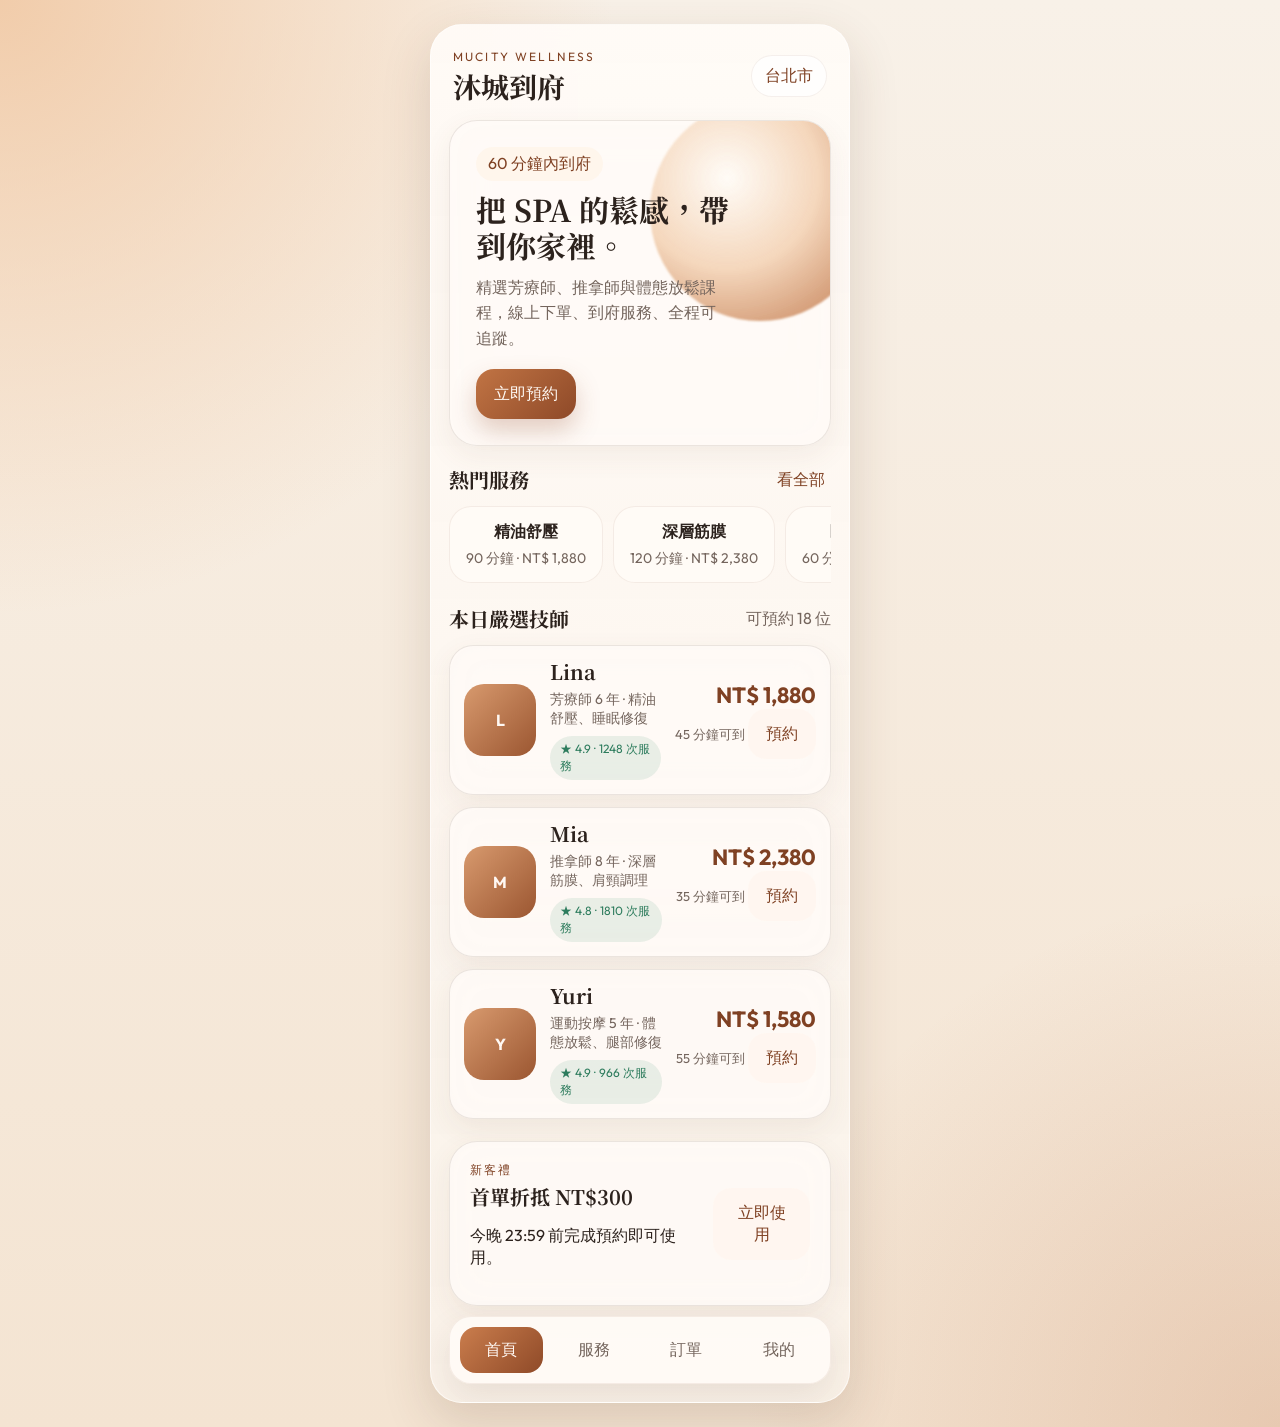
==== index.html @ 6bde253e "Add files via upload" ====
<!DOCTYPE html>
<html lang="zh-Hant">
<head>
  <meta charset="UTF-8">
  <meta name="viewport" content="width=device-width, initial-scale=1.0">
  <meta name="description" content="沐城到府 H5 版，提供到府按摩、芳療舒壓與預約下單服務。">
  <meta name="theme-color" content="#8e4928">
  <meta name="apple-mobile-web-app-capable" content="yes">
  <meta name="apple-mobile-web-app-status-bar-style" content="default">
  <title>沐城到府 | 預約按摩服務</title>
  <link rel="preconnect" href="https://fonts.googleapis.com">
  <link rel="preconnect" href="https://fonts.gstatic.com" crossorigin>
  <link href="https://fonts.googleapis.com/css2?family=Noto+Serif+TC:wght@500;700&family=Outfit:wght@300;400;500;600;700&display=swap" rel="stylesheet">
  <link rel="manifest" href="site.webmanifest">
  <link rel="stylesheet" href="styles.css">
</head>
<body>
  <div class="app-shell">
    <div class="phone-frame">
      <header class="topbar">
        <div>
          <p class="eyebrow">MuCity Wellness</p>
          <h1>沐城到府</h1>
        </div>
        <button class="ghost-button" id="cityButton" type="button">台北市</button>
      </header>

      <main class="app-main">
        <section class="hero-card">
          <div class="hero-copy">
            <p class="hero-tag">60 分鐘內到府</p>
            <h2>把 SPA 的鬆感，帶到你家裡。</h2>
            <p class="hero-text">精選芳療師、推拿師與體態放鬆課程，線上下單、到府服務、全程可追蹤。</p>
            <button class="primary-button" id="quickBookButton" type="button">立即預約</button>
          </div>
          <div class="hero-orb"></div>
        </section>

        <section class="section">
          <div class="section-header">
            <h3>熱門服務</h3>
            <button class="link-button" id="showServicesButton" type="button">看全部</button>
          </div>
          <div class="chip-row" id="serviceChips"></div>
        </section>

        <section class="section">
          <div class="section-header">
            <h3>本日嚴選技師</h3>
            <span class="hint-text">可預約 18 位</span>
          </div>
          <div class="card-list" id="therapistList"></div>
        </section>

        <section class="section">
          <div class="promo-card">
            <div>
              <p class="eyebrow">新客禮</p>
              <h3>首單折抵 NT$300</h3>
              <p>今晚 23:59 前完成預約即可使用。</p>
            </div>
            <button class="secondary-button" id="claimPromoButton" type="button">立即使用</button>
          </div>
        </section>
      </main>

      <nav class="bottom-nav">
        <button class="nav-item active" data-nav="home" type="button">首頁</button>
        <button class="nav-item" data-nav="services" type="button">服務</button>
        <button class="nav-item" data-nav="orders" type="button">訂單</button>
        <button class="nav-item" data-nav="profile" type="button">我的</button>
      </nav>
    </div>
  </div>

  <div class="sheet hidden" id="servicesSheet" aria-hidden="true">
    <div class="sheet-backdrop" data-close="servicesSheet"></div>
    <section class="sheet-panel">
      <div class="sheet-handle"></div>
      <div class="sheet-header">
        <h3>服務選擇</h3>
        <button class="close-button" data-close="servicesSheet" type="button">關閉</button>
      </div>
      <div class="service-grid" id="servicesGrid"></div>
    </section>
  </div>

  <div class="sheet hidden" id="detailSheet" aria-hidden="true">
    <div class="sheet-backdrop" data-close="detailSheet"></div>
    <section class="sheet-panel detail-panel">
      <div class="sheet-handle"></div>
      <div id="detailContent"></div>
    </section>
  </div>

  <div class="sheet hidden" id="bookingSheet" aria-hidden="true">
    <div class="sheet-backdrop" data-close="bookingSheet"></div>
    <section class="sheet-panel booking-panel">
      <div class="sheet-handle"></div>
      <div class="sheet-header">
        <h3>確認預約</h3>
        <button class="close-button" data-close="bookingSheet" type="button">關閉</button>
      </div>
      <form id="bookingForm" class="booking-form">
        <div class="summary-card" id="bookingSummary"></div>
        <label>
          地址
          <input name="address" type="text" placeholder="例：信義路五段 7 號" required>
        </label>
        <label>
          預約時間
          <input name="time" type="datetime-local" required>
        </label>
        <label>
          聯絡電話
          <input name="phone" type="tel" placeholder="09xx-xxx-xxx" required>
        </label>
        <label>
          備註
          <textarea name="note" rows="3" placeholder="可填寫停車、門禁或力道需求"></textarea>
        </label>
        <button class="primary-button full-width" type="submit">送出訂單</button>
      </form>
    </section>
  </div>

  <div class="toast hidden" id="toast"></div>

  <script src="app.js"></script>
</body>
</html>
---- styles.css ----
:root {
  --bg: #f7efe5;
  --surface: rgba(255, 251, 247, 0.84);
  --surface-strong: #fffaf3;
  --ink: #2c221d;
  --muted: #74655d;
  --accent: #b96a3b;
  --accent-deep: #7f4123;
  --accent-soft: #efcfb0;
  --line: rgba(93, 66, 53, 0.12);
  --success: #2d7c5d;
  --shadow: 0 18px 50px rgba(82, 49, 29, 0.16);
}

* {
  box-sizing: border-box;
}

body {
  margin: 0;
  min-height: 100vh;
  font-family: "Outfit", sans-serif;
  color: var(--ink);
  background:
    radial-gradient(circle at top left, rgba(240, 198, 160, 0.85), transparent 32%),
    radial-gradient(circle at bottom right, rgba(186, 106, 59, 0.22), transparent 28%),
    linear-gradient(180deg, #f8f1e8 0%, #f4e4d2 100%);
}

button,
input,
textarea {
  font: inherit;
}

.app-shell {
  display: grid;
  place-items: center;
  min-height: 100vh;
  padding: 24px;
}

.phone-frame {
  position: relative;
  width: min(100%, 420px);
  min-height: 820px;
  overflow: hidden;
  border: 1px solid rgba(255, 255, 255, 0.52);
  border-radius: 32px;
  background: linear-gradient(180deg, rgba(255, 251, 247, 0.95) 0%, rgba(250, 243, 235, 0.88) 100%);
  box-shadow: var(--shadow);
  backdrop-filter: blur(20px);
}

.topbar {
  display: flex;
  align-items: center;
  justify-content: space-between;
  padding: 24px 22px 16px;
}

.eyebrow {
  margin: 0 0 6px;
  font-size: 12px;
  letter-spacing: 0.18em;
  text-transform: uppercase;
  color: var(--accent-deep);
}

h1,
h2,
h3 {
  margin: 0;
  font-family: "Noto Serif TC", serif;
  line-height: 1.2;
}

h1 {
  font-size: 28px;
}

h2 {
  font-size: 30px;
}

h3 {
  font-size: 20px;
}

.ghost-button,
.link-button,
.close-button {
  border: 0;
  background: transparent;
  color: var(--accent-deep);
  cursor: pointer;
}

.ghost-button {
  padding: 10px 14px;
  border-radius: 999px;
  background: rgba(255, 255, 255, 0.72);
  box-shadow: inset 0 0 0 1px rgba(127, 65, 35, 0.08);
}

.app-main {
  padding: 0 18px 96px;
}

.hero-card,
.promo-card,
.summary-card,
.service-card,
.therapist-card {
  border: 1px solid var(--line);
  background: var(--surface);
  box-shadow: 0 10px 28px rgba(110, 75, 50, 0.08);
  backdrop-filter: blur(18px);
}

.hero-card {
  position: relative;
  overflow: hidden;
  display: flex;
  align-items: flex-end;
  min-height: 260px;
  padding: 26px;
  border-radius: 28px;
}

.hero-copy {
  position: relative;
  z-index: 1;
  max-width: 78%;
}

.hero-tag {
  display: inline-flex;
  margin: 0 0 10px;
  padding: 6px 12px;
  border-radius: 999px;
  color: var(--accent-deep);
  background: rgba(255, 245, 235, 0.9);
}

.hero-text,
.hint-text,
.service-meta,
.therapist-meta,
.price-note,
label,
textarea,
input {
  color: var(--muted);
}

.hero-text {
  margin: 12px 0 18px;
  line-height: 1.6;
}

.hero-orb {
  position: absolute;
  right: -40px;
  top: -20px;
  width: 220px;
  height: 220px;
  border-radius: 50%;
  background:
    radial-gradient(circle at 35% 35%, rgba(255, 252, 247, 0.95), rgba(240, 198, 160, 0.68) 45%, rgba(185, 106, 59, 0.92));
  filter: blur(1px);
}

.section {
  margin-top: 22px;
}

.section-header {
  display: flex;
  align-items: center;
  justify-content: space-between;
  margin-bottom: 14px;
}

.chip-row {
  display: flex;
  gap: 10px;
  overflow-x: auto;
  padding-bottom: 2px;
  scrollbar-width: none;
}

.chip-row::-webkit-scrollbar {
  display: none;
}

.service-chip {
  flex: 0 0 auto;
  padding: 14px 16px;
  border-radius: 22px;
  border: 1px solid rgba(127, 65, 35, 0.08);
  background: rgba(255, 251, 247, 0.9);
  min-width: 128px;
}

.service-chip strong,
.service-card strong {
  display: block;
  color: var(--ink);
}

.service-chip span,
.service-card span {
  display: block;
  margin-top: 6px;
  font-size: 14px;
  color: var(--muted);
}

.card-list {
  display: grid;
  gap: 12px;
}

.therapist-card {
  display: grid;
  grid-template-columns: 72px 1fr auto;
  gap: 14px;
  align-items: center;
  padding: 14px;
  border-radius: 24px;
}

.avatar {
  display: grid;
  place-items: center;
  width: 72px;
  height: 72px;
  border-radius: 20px;
  font-weight: 700;
  color: #fff8f3;
  background: linear-gradient(135deg, #d89a6e, #9b5631);
}

.therapist-meta {
  margin: 6px 0 0;
  font-size: 14px;
}

.badge {
  display: inline-flex;
  align-items: center;
  margin-top: 8px;
  padding: 5px 10px;
  border-radius: 999px;
  font-size: 12px;
  color: var(--success);
  background: rgba(45, 124, 93, 0.1);
}

.price-stack {
  text-align: right;
}

.price {
  display: block;
  font-size: 22px;
  font-weight: 700;
  color: var(--accent-deep);
}

.price-note {
  font-size: 13px;
}

.primary-button,
.secondary-button {
  border: 0;
  border-radius: 18px;
  padding: 14px 18px;
  cursor: pointer;
  transition: transform 180ms ease, box-shadow 180ms ease, opacity 180ms ease;
}

.primary-button {
  color: #fffaf5;
  background: linear-gradient(135deg, #c17444 0%, #8e4928 100%);
  box-shadow: 0 12px 24px rgba(142, 73, 40, 0.25);
}

.secondary-button {
  color: var(--accent-deep);
  background: rgba(255, 247, 240, 0.92);
}

.primary-button:hover,
.secondary-button:hover,
.service-card:hover,
.therapist-card:hover {
  transform: translateY(-1px);
}

.promo-card {
  display: flex;
  align-items: center;
  justify-content: space-between;
  gap: 18px;
  padding: 20px;
  border-radius: 28px;
}

.bottom-nav {
  position: absolute;
  left: 18px;
  right: 18px;
  bottom: 18px;
  display: grid;
  grid-template-columns: repeat(4, 1fr);
  gap: 10px;
  padding: 10px;
  border-radius: 22px;
  background: rgba(255, 251, 247, 0.92);
  border: 1px solid rgba(127, 65, 35, 0.08);
  box-shadow: 0 14px 34px rgba(82, 49, 29, 0.1);
}

.nav-item {
  border: 0;
  padding: 12px 10px;
  border-radius: 16px;
  color: var(--muted);
  background: transparent;
  cursor: pointer;
}

.nav-item.active {
  color: #fff8f3;
  background: linear-gradient(135deg, #ca7d4d, #8f4a28);
}

.sheet {
  position: fixed;
  inset: 0;
  display: grid;
  align-items: end;
}

.sheet.hidden,
.toast.hidden {
  display: none;
}

.sheet-backdrop {
  position: absolute;
  inset: 0;
  background: rgba(44, 34, 29, 0.34);
}

.sheet-panel {
  position: relative;
  z-index: 1;
  max-height: min(86vh, 780px);
  overflow-y: auto;
  padding: 14px 18px 24px;
  border-radius: 28px 28px 0 0;
  background: #fff9f3;
  box-shadow: 0 -20px 40px rgba(44, 34, 29, 0.16);
  animation: slide-up 240ms ease;
}

.sheet-handle {
  width: 48px;
  height: 5px;
  margin: 0 auto 14px;
  border-radius: 999px;
  background: rgba(127, 65, 35, 0.2);
}

.sheet-header {
  display: flex;
  align-items: center;
  justify-content: space-between;
  margin-bottom: 16px;
}

.service-grid {
  display: grid;
  gap: 12px;
}

.service-card {
  padding: 16px;
  border-radius: 22px;
}

.service-card p,
.detail-copy p,
.summary-card p {
  margin: 10px 0 0;
  color: var(--muted);
  line-height: 1.55;
}

.detail-hero {
  display: grid;
  gap: 16px;
}

.detail-banner {
  min-height: 180px;
  border-radius: 24px;
  background:
    linear-gradient(160deg, rgba(255, 248, 240, 0.3), rgba(255, 248, 240, 0.05)),
    radial-gradient(circle at top right, rgba(255, 224, 197, 0.95), transparent 36%),
    linear-gradient(135deg, #c88254, #8e4928);
}

.detail-points {
  display: flex;
  flex-wrap: wrap;
  gap: 10px;
  margin-top: 14px;
}

.detail-points span {
  padding: 8px 12px;
  border-radius: 999px;
  background: rgba(185, 106, 59, 0.1);
  color: var(--accent-deep);
}

.booking-form {
  display: grid;
  gap: 14px;
}

label {
  display: grid;
  gap: 8px;
  font-size: 14px;
}

input,
textarea {
  width: 100%;
  border: 1px solid rgba(127, 65, 35, 0.12);
  border-radius: 16px;
  padding: 14px 16px;
  background: rgba(255, 255, 255, 0.72);
}

textarea {
  resize: vertical;
}

.summary-card {
  padding: 16px;
  border-radius: 22px;
}

.summary-card strong {
  display: block;
}

.full-width {
  width: 100%;
}

.toast {
  position: fixed;
  left: 50%;
  bottom: 32px;
  transform: translateX(-50%);
  padding: 14px 18px;
  border-radius: 16px;
  color: #fffaf3;
  background: rgba(44, 34, 29, 0.92);
  box-shadow: 0 14px 26px rgba(44, 34, 29, 0.2);
}

@keyframes slide-up {
  from {
    transform: translateY(24px);
    opacity: 0;
  }

  to {
    transform: translateY(0);
    opacity: 1;
  }
}

@media (max-width: 520px) {
  .app-shell {
    padding: 0;
  }

  .phone-frame {
    width: 100%;
    min-height: 100vh;
    border-radius: 0;
  }
}
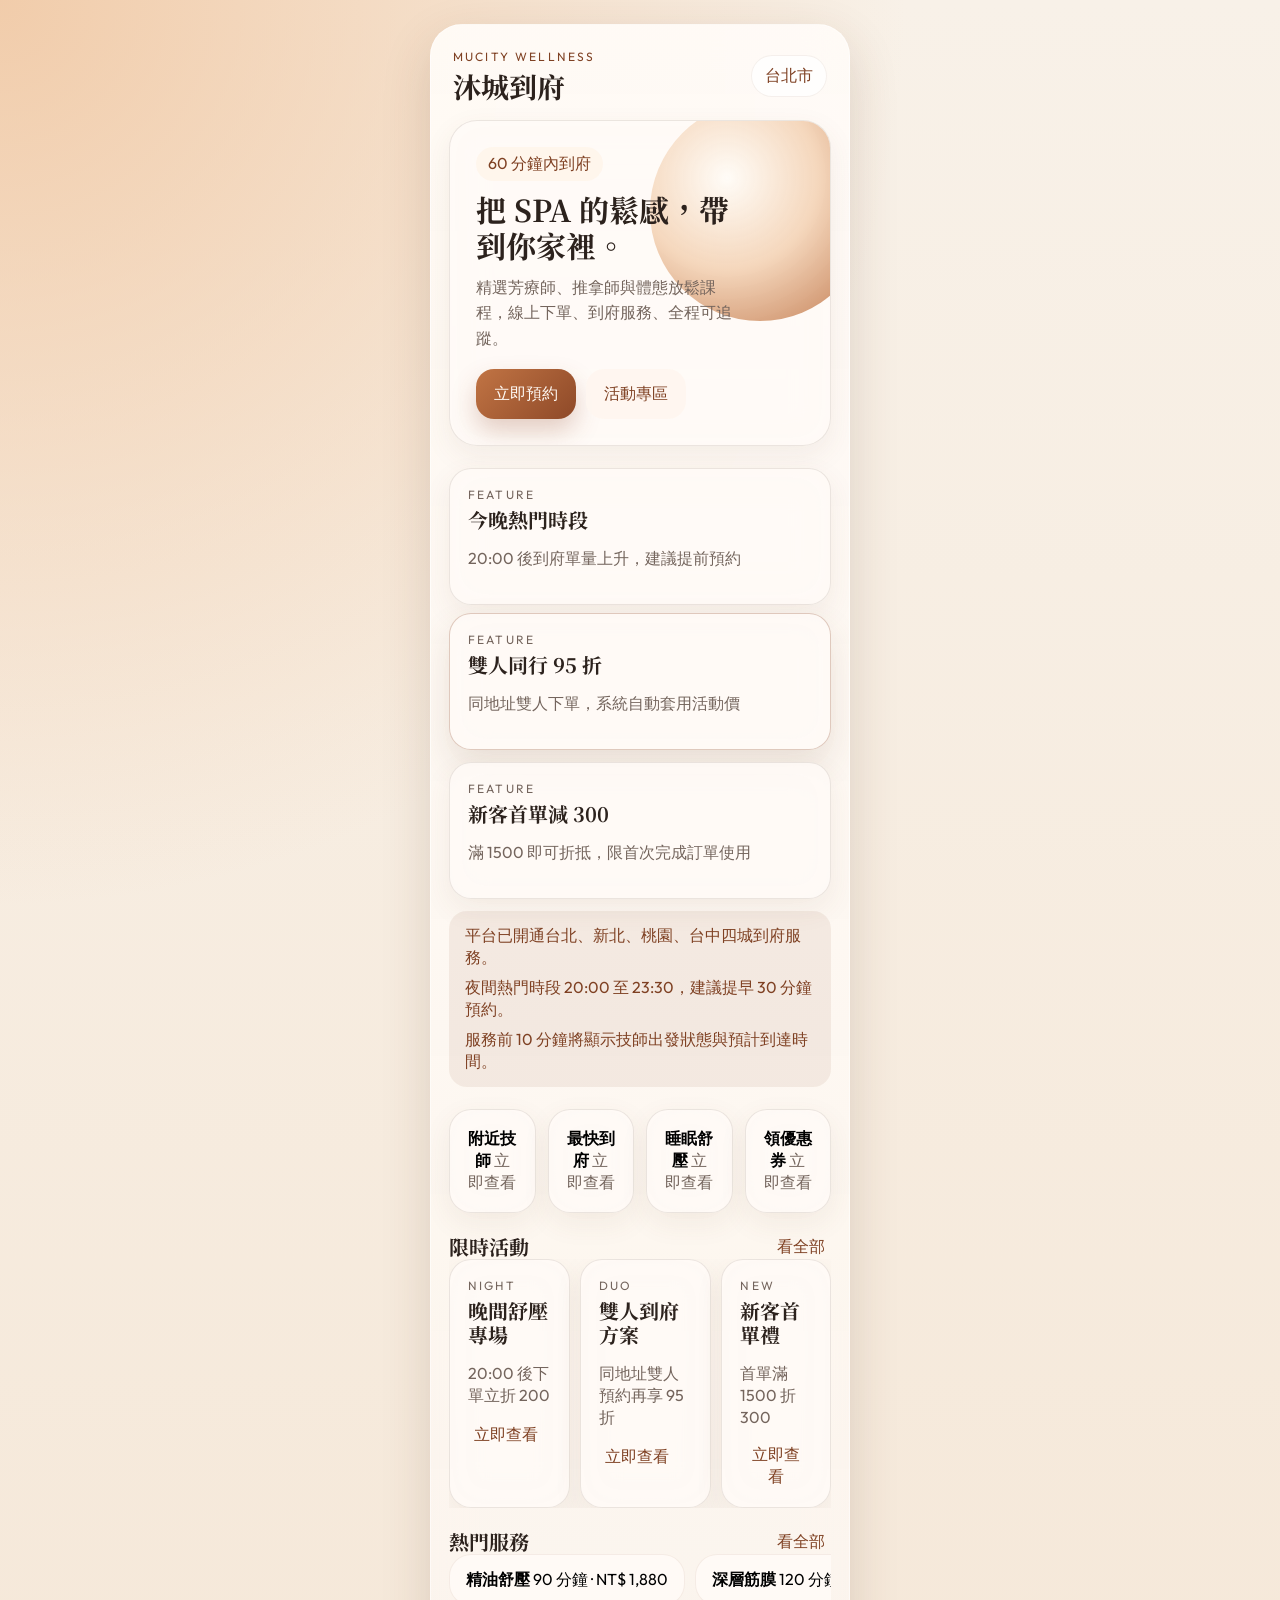
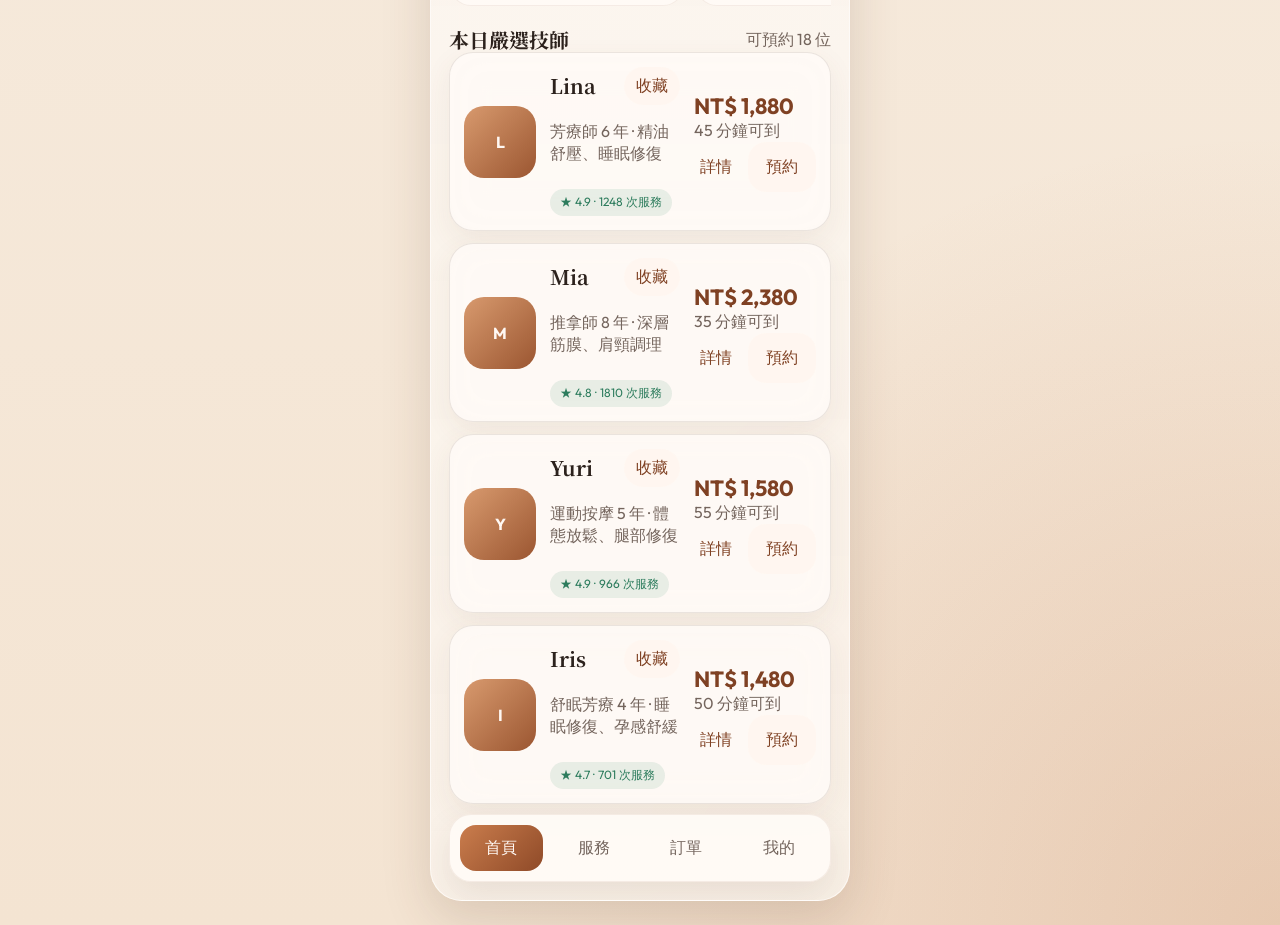
==== commit 89e7d21b: "Add files via upload" ====
--- a/index.html
+++ b/index.html
@@ -1,12 +1,10 @@
-<!DOCTYPE html>
+﻿<!DOCTYPE html>
 <html lang="zh-Hant">
 <head>
   <meta charset="UTF-8">
   <meta name="viewport" content="width=device-width, initial-scale=1.0">
-  <meta name="description" content="沐城到府 H5 版，提供到府按摩、芳療舒壓與預約下單服務。">
+  <meta name="description" content="沐城到府 H5，提供到府按摩、芳療舒壓與預約下單服務。">
   <meta name="theme-color" content="#8e4928">
-  <meta name="apple-mobile-web-app-capable" content="yes">
-  <meta name="apple-mobile-web-app-status-bar-style" content="default">
   <title>沐城到府 | 預約按摩服務</title>
   <link rel="preconnect" href="https://fonts.googleapis.com">
   <link rel="preconnect" href="https://fonts.gstatic.com" crossorigin>
@@ -17,6 +15,14 @@
 <body>
   <div class="app-shell">
     <div class="phone-frame">
+      <div class="app-status" id="appStatus">
+        <div class="app-status-card">
+          <div class="loader-dot"></div>
+          <strong id="appStatusTitle">載入中</strong>
+          <p id="appStatusText">正在準備服務資料...</p>
+          <button class="secondary-button hidden" id="retryBootstrapButton" type="button">重新載入</button>
+        </div>
+      </div>
       <header class="topbar">
         <div>
           <p class="eyebrow">MuCity Wellness</p>
@@ -26,41 +32,109 @@
       </header>
 
       <main class="app-main">
-        <section class="hero-card">
-          <div class="hero-copy">
-            <p class="hero-tag">60 分鐘內到府</p>
-            <h2>把 SPA 的鬆感，帶到你家裡。</h2>
-            <p class="hero-text">精選芳療師、推拿師與體態放鬆課程，線上下單、到府服務、全程可追蹤。</p>
-            <button class="primary-button" id="quickBookButton" type="button">立即預約</button>
-          </div>
-          <div class="hero-orb"></div>
+        <section class="app-view active" data-view="home">
+          <section class="hero-card">
+            <div class="hero-copy">
+              <p class="hero-tag">60 分鐘內到府</p>
+              <h2>把 SPA 的鬆感，帶到你家裡。</h2>
+              <p class="hero-text">精選芳療師、推拿師與體態放鬆課程，線上下單、到府服務、全程可追蹤。</p>
+              <div class="action-row">
+                <button class="primary-button" id="quickBookButton" type="button">立即預約</button>
+                <button class="secondary-button" id="openCampaignSheetButton" type="button">活動專區</button>
+              </div>
+            </div>
+            <div class="hero-orb"></div>
+          </section>
+
+          <section class="section">
+            <div class="banner-carousel" id="bannerCarousel"></div>
+            <div class="notice-strip" id="noticeStrip"></div>
+          </section>
+
+          <section class="section">
+            <div class="mini-grid" id="shortcutGrid"></div>
+          </section>
+
+          <section class="section">
+            <div class="section-header">
+              <h3>限時活動</h3>
+              <button class="link-button" id="showCampaignsButton" type="button">看全部</button>
+            </div>
+            <div class="campaign-row" id="campaignList"></div>
+          </section>
+
+          <section class="section">
+            <div class="section-header">
+              <h3>熱門服務</h3>
+              <button class="link-button" id="showServicesButton" type="button">看全部</button>
+            </div>
+            <div class="chip-row" id="serviceChips"></div>
+          </section>
+
+          <section class="section">
+            <div class="section-header">
+              <h3>本日嚴選技師</h3>
+              <span class="hint-text">可預約 18 位</span>
+            </div>
+            <div class="card-list" id="therapistList"></div>
+          </section>
         </section>
 
-        <section class="section">
-          <div class="section-header">
-            <h3>熱門服務</h3>
-            <button class="link-button" id="showServicesButton" type="button">看全部</button>
-          </div>
-          <div class="chip-row" id="serviceChips"></div>
+        <section class="app-view" data-view="services">
+          <section class="section">
+            <p class="eyebrow">Service Catalog</p>
+            <h2>全部服務</h2>
+            <p class="hero-text compact">依照放鬆目標、時長與預算快速挑選方案，支援到府與到店雙模式。</p>
+          </section>
+          <section class="section">
+            <label class="search-field">
+              搜尋服務
+              <input id="serviceSearchInput" type="search" placeholder="例如：肩頸、睡眠、精油">
+            </label>
+          </section>
+          <section class="section">
+            <div class="filter-row" id="serviceFilters"></div>
+          </section>
+          <section class="section">
+            <div class="service-grid" id="servicesPageGrid"></div>
+          </section>
         </section>
 
-        <section class="section">
-          <div class="section-header">
-            <h3>本日嚴選技師</h3>
-            <span class="hint-text">可預約 18 位</span>
-          </div>
-          <div class="card-list" id="therapistList"></div>
+        <section class="app-view" data-view="orders">
+          <section class="section">
+            <p class="eyebrow">Order Center</p>
+            <h2>我的訂單</h2>
+            <p class="hero-text compact">查看待付款、技師出發、服務中與已完成訂單，支援再次預約。</p>
+          </section>
+          <section class="section">
+            <div class="tab-row" id="orderTabs"></div>
+          </section>
+          <section class="section">
+            <div class="card-list" id="ordersList"></div>
+          </section>
         </section>
 
-        <section class="section">
-          <div class="promo-card">
-            <div>
-              <p class="eyebrow">新客禮</p>
-              <h3>首單折抵 NT$300</h3>
-              <p>今晚 23:59 前完成預約即可使用。</p>
-            </div>
-            <button class="secondary-button" id="claimPromoButton" type="button">立即使用</button>
-          </div>
+        <section class="app-view" data-view="profile">
+          <section class="section">
+            <div id="profileSummary"></div>
+          </section>
+
+          <section class="section">
+            <div class="stats-grid" id="profileStats"></div>
+          </section>
+
+          <section class="section">
+            <div class="menu-list" id="profileMenu"></div>
+          </section>
+
+          <section class="section">
+            <div class="affiliate-card">
+              <p class="eyebrow">Promotion</p>
+              <h3>邀請分銷中心</h3>
+              <p>分享專屬連結，新客首單完成後可獲得推廣獎勵。</p>
+              <button class="primary-button full-width" id="openAffiliateSheetButton" type="button">查看推廣中心</button>
+            </div>
+          </section>
         </section>
       </main>
 
@@ -73,38 +147,52 @@
     </div>
   </div>
 
-  <div class="sheet hidden" id="servicesSheet" aria-hidden="true">
-    <div class="sheet-backdrop" data-close="servicesSheet"></div>
-    <section class="sheet-panel">
-      <div class="sheet-handle"></div>
-      <div class="sheet-header">
-        <h3>服務選擇</h3>
-        <button class="close-button" data-close="servicesSheet" type="button">關閉</button>
-      </div>
-      <div class="service-grid" id="servicesGrid"></div>
+  <div class="sheet hidden" id="citySheet" aria-hidden="true">
+    <div class="sheet-backdrop" data-close="citySheet"></div>
+    <section class="sheet-panel">
+      <div class="sheet-handle"></div>
+      <div class="sheet-header">
+        <h3>城市切換</h3>
+        <button class="close-button" data-close="citySheet" type="button">關閉</button>
+      </div>
+      <div class="city-grid" id="cityGrid"></div>
+      <div class="service-range-card">
+        <strong>服務範圍說明</strong>
+        <p id="serviceRangeText"></p>
+        <div class="city-meta-grid" id="cityMeta"></div>
+      </div>
     </section>
   </div>
 
   <div class="sheet hidden" id="detailSheet" aria-hidden="true">
     <div class="sheet-backdrop" data-close="detailSheet"></div>
-    <section class="sheet-panel detail-panel">
+    <section class="sheet-panel">
       <div class="sheet-handle"></div>
       <div id="detailContent"></div>
+    </section>
+  </div>
+
+  <div class="sheet hidden" id="therapistSheet" aria-hidden="true">
+    <div class="sheet-backdrop" data-close="therapistSheet"></div>
+    <section class="sheet-panel">
+      <div class="sheet-handle"></div>
+      <div id="therapistDetailContent"></div>
     </section>
   </div>
 
   <div class="sheet hidden" id="bookingSheet" aria-hidden="true">
     <div class="sheet-backdrop" data-close="bookingSheet"></div>
-    <section class="sheet-panel booking-panel">
+    <section class="sheet-panel">
       <div class="sheet-handle"></div>
       <div class="sheet-header">
         <h3>確認預約</h3>
         <button class="close-button" data-close="bookingSheet" type="button">關閉</button>
       </div>
+      <div class="booking-steps" id="bookingSteps"></div>
       <form id="bookingForm" class="booking-form">
         <div class="summary-card" id="bookingSummary"></div>
         <label>
-          地址
+          服務地址
           <input name="address" type="text" placeholder="例：信義路五段 7 號" required>
         </label>
         <label>
@@ -116,7 +204,7 @@
           <input name="phone" type="tel" placeholder="09xx-xxx-xxx" required>
         </label>
         <label>
-          備註
+          備註需求
           <textarea name="note" rows="3" placeholder="可填寫停車、門禁或力道需求"></textarea>
         </label>
         <button class="primary-button full-width" type="submit">送出訂單</button>
@@ -124,8 +212,145 @@
     </section>
   </div>
 
+  <div class="sheet hidden" id="orderDetailSheet" aria-hidden="true">
+    <div class="sheet-backdrop" data-close="orderDetailSheet"></div>
+    <section class="sheet-panel">
+      <div class="sheet-handle"></div>
+      <div id="orderDetailContent"></div>
+    </section>
+  </div>
+
+  <div class="sheet hidden" id="addressSheet" aria-hidden="true">
+    <div class="sheet-backdrop" data-close="addressSheet"></div>
+    <section class="sheet-panel">
+      <div class="sheet-handle"></div>
+      <div class="sheet-header">
+        <h3>地址管理</h3>
+        <button class="close-button" data-close="addressSheet" type="button">關閉</button>
+      </div>
+      <div class="card-list" id="addressList"></div>
+      <form id="addressForm" class="booking-form section">
+        <label>
+          地址名稱
+          <input name="label" type="text" placeholder="例如：住家 / 公司" required>
+        </label>
+        <label>
+          詳細地址
+          <input name="value" type="text" placeholder="例：台北市信義區松仁路 100 號" required>
+        </label>
+        <button class="primary-button full-width" type="submit">新增地址</button>
+      </form>
+    </section>
+  </div>
+
+  <div class="sheet hidden" id="campaignSheet" aria-hidden="true">
+    <div class="sheet-backdrop" data-close="campaignSheet"></div>
+    <section class="sheet-panel">
+      <div class="sheet-handle"></div>
+      <div class="sheet-header">
+        <h3>活動專區</h3>
+        <button class="close-button" data-close="campaignSheet" type="button">關閉</button>
+      </div>
+      <div class="card-list" id="campaignSheetList"></div>
+    </section>
+  </div>
+
+  <div class="sheet hidden" id="couponSheet" aria-hidden="true">
+    <div class="sheet-backdrop" data-close="couponSheet"></div>
+    <section class="sheet-panel">
+      <div class="sheet-handle"></div>
+      <div class="sheet-header">
+        <h3>優惠券中心</h3>
+        <button class="close-button" data-close="couponSheet" type="button">關閉</button>
+      </div>
+      <div class="card-list" id="couponList"></div>
+    </section>
+  </div>
+
+  <div class="sheet hidden" id="affiliateSheet" aria-hidden="true">
+    <div class="sheet-backdrop" data-close="affiliateSheet"></div>
+    <section class="sheet-panel">
+      <div class="sheet-handle"></div>
+      <div class="sheet-header">
+        <h3>推廣中心</h3>
+        <button class="close-button" data-close="affiliateSheet" type="button">關閉</button>
+      </div>
+      <div id="affiliateContent"></div>
+    </section>
+  </div>
+
+  <div class="sheet hidden" id="favoriteSheet" aria-hidden="true">
+    <div class="sheet-backdrop" data-close="favoriteSheet"></div>
+    <section class="sheet-panel">
+      <div class="sheet-handle"></div>
+      <div class="sheet-header">
+        <h3>我的收藏</h3>
+        <button class="close-button" data-close="favoriteSheet" type="button">關閉</button>
+      </div>
+      <div class="card-list" id="favoriteList"></div>
+    </section>
+  </div>
+
+  <div class="sheet hidden" id="paymentSheet" aria-hidden="true">
+    <div class="sheet-backdrop" data-close="paymentSheet"></div>
+    <section class="sheet-panel">
+      <div class="sheet-handle"></div>
+      <div class="sheet-header">
+        <h3>發票與付款</h3>
+        <button class="close-button" data-close="paymentSheet" type="button">關閉</button>
+      </div>
+      <div id="paymentContent"></div>
+    </section>
+  </div>
+
+  <div class="sheet hidden" id="partnerSheet" aria-hidden="true">
+    <div class="sheet-backdrop" data-close="partnerSheet"></div>
+    <section class="sheet-panel">
+      <div class="sheet-handle"></div>
+      <div class="sheet-header">
+        <h3>商家合作申請</h3>
+        <button class="close-button" data-close="partnerSheet" type="button">關閉</button>
+      </div>
+      <form id="partnerForm" class="booking-form">
+        <label>
+          店家 / 品牌名稱
+          <input name="brand" type="text" placeholder="請填寫品牌或工作室名稱" required>
+        </label>
+        <label>
+          聯絡人
+          <input name="contact" type="text" placeholder="請填寫聯絡人姓名" required>
+        </label>
+        <label>
+          聯絡電話
+          <input name="phone" type="tel" placeholder="09xx-xxx-xxx" required>
+        </label>
+        <label>
+          合作需求
+          <textarea name="message" rows="4" placeholder="例如：技師合作、異業合作、企業方案"></textarea>
+        </label>
+        <button class="primary-button full-width" type="submit">送出申請</button>
+      </form>
+    </section>
+  </div>
+
+  <div class="sheet hidden" id="supportSheet" aria-hidden="true">
+    <div class="sheet-backdrop" data-close="supportSheet"></div>
+    <section class="sheet-panel">
+      <div class="sheet-handle"></div>
+      <div class="sheet-header">
+        <h3>客服與 FAQ</h3>
+        <button class="close-button" data-close="supportSheet" type="button">關閉</button>
+      </div>
+      <div id="supportContent"></div>
+    </section>
+  </div>
+
   <div class="toast hidden" id="toast"></div>
 
+  <script src="config.js"></script>
+  <script src="data.js"></script>
+  <script src="api.js"></script>
   <script src="app.js"></script>
 </body>
 </html>
+
--- a/styles.css
+++ b/styles.css
@@ -1,20 +1,16 @@
 :root {
-  --bg: #f7efe5;
   --surface: rgba(255, 251, 247, 0.84);
-  --surface-strong: #fffaf3;
   --ink: #2c221d;
   --muted: #74655d;
-  --accent: #b96a3b;
   --accent-deep: #7f4123;
-  --accent-soft: #efcfb0;
   --line: rgba(93, 66, 53, 0.12);
   --success: #2d7c5d;
+  --pending: #9f5e28;
+  --info: #5f6f8f;
   --shadow: 0 18px 50px rgba(82, 49, 29, 0.16);
 }
 
-* {
-  box-sizing: border-box;
-}
+* { box-sizing: border-box; }
 
 body {
   margin: 0;
@@ -27,11 +23,7 @@
     linear-gradient(180deg, #f8f1e8 0%, #f4e4d2 100%);
 }
 
-button,
-input,
-textarea {
-  font: inherit;
-}
+button, input, textarea, select { font: inherit; }
 
 .app-shell {
   display: grid;
@@ -52,12 +44,59 @@
   backdrop-filter: blur(20px);
 }
 
-.topbar {
+.app-status {
+  position: absolute;
+  inset: 0;
+  z-index: 20;
+  display: grid;
+  place-items: center;
+  padding: 24px;
+  background: rgba(255, 249, 243, 0.86);
+  backdrop-filter: blur(18px);
+}
+
+.app-status-card {
+  width: min(100%, 300px);
+  padding: 24px;
+  border: 1px solid var(--line);
+  border-radius: 24px;
+  text-align: center;
+  background: var(--surface);
+  box-shadow: var(--shadow);
+}
+
+.loader-dot {
+  width: 42px;
+  height: 42px;
+  margin: 0 auto 14px;
+  border: 4px solid rgba(127, 65, 35, 0.12);
+  border-top-color: var(--accent-deep);
+  border-radius: 50%;
+  animation: spin 900ms linear infinite;
+}
+
+.app-status[data-mode="error"] .loader-dot {
+  border-color: rgba(159, 94, 40, 0.18);
+  border-top-color: var(--pending);
+  animation: none;
+}
+
+.app-status-card p {
+  color: var(--muted);
+  line-height: 1.6;
+}
+
+@keyframes spin {
+  to { transform: rotate(360deg); }
+}
+
+.topbar, .section-header, .order-head, .service-card-top, .action-row.spread, .card-title-row, .sheet-header {
   display: flex;
   align-items: center;
   justify-content: space-between;
-  padding: 24px 22px 16px;
-}
+}
+
+.topbar { padding: 24px 22px 16px; }
 
 .eyebrow {
   margin: 0 0 6px;
@@ -67,29 +106,12 @@
   color: var(--accent-deep);
 }
 
-h1,
-h2,
-h3 {
-  margin: 0;
-  font-family: "Noto Serif TC", serif;
-  line-height: 1.2;
-}
-
-h1 {
-  font-size: 28px;
-}
-
-h2 {
-  font-size: 30px;
-}
-
-h3 {
-  font-size: 20px;
-}
-
-.ghost-button,
-.link-button,
-.close-button {
+h1, h2, h3 { margin: 0; font-family: "Noto Serif TC", serif; line-height: 1.2; }
+h1 { font-size: 28px; }
+h2 { font-size: 30px; }
+h3 { font-size: 20px; }
+
+.ghost-button, .link-button, .close-button {
   border: 0;
   background: transparent;
   color: var(--accent-deep);
@@ -103,15 +125,12 @@
   box-shadow: inset 0 0 0 1px rgba(127, 65, 35, 0.08);
 }
 
-.app-main {
-  padding: 0 18px 96px;
-}
-
-.hero-card,
-.promo-card,
-.summary-card,
-.service-card,
-.therapist-card {
+.app-main { padding: 0 18px 96px; }
+.app-view { display: none; }
+.app-view.active { display: block; }
+.section { margin-top: 22px; }
+
+.hero-card, .promo-card, .summary-card, .service-card, .therapist-card, .order-card, .profile-card, .stat-card, .empty-card, .shortcut-card, .campaign-card, .banner-card, .affiliate-card, .service-range-card, .review-card {
   border: 1px solid var(--line);
   background: var(--surface);
   box-shadow: 0 10px 28px rgba(110, 75, 50, 0.08);
@@ -128,36 +147,31 @@
   border-radius: 28px;
 }
 
-.hero-copy {
-  position: relative;
-  z-index: 1;
-  max-width: 78%;
-}
-
-.hero-tag {
+.hero-copy { position: relative; z-index: 1; max-width: 82%; }
+
+.hero-tag, .status-pill {
   display: inline-flex;
   margin: 0 0 10px;
   padding: 6px 12px;
   border-radius: 999px;
+}
+
+.hero-tag {
   color: var(--accent-deep);
   background: rgba(255, 245, 235, 0.9);
 }
 
-.hero-text,
-.hint-text,
-.service-meta,
-.therapist-meta,
-.price-note,
-label,
-textarea,
-input {
+.hero-text, .hint-text, .therapist-meta, .price-note, .order-meta, label, .service-card span, .stat-card span, .campaign-card p, .shortcut-card span, .banner-card p, .review-card p {
   color: var(--muted);
 }
 
-.hero-text {
-  margin: 12px 0 18px;
-  line-height: 1.6;
-}
+.status-hint {
+  color: var(--accent-deep);
+  font-size: 13px;
+}
+
+.hero-text { margin: 12px 0 18px; line-height: 1.6; }
+.hero-text.compact { margin: 8px 0 0; }
 
 .hero-orb {
   position: absolute;
@@ -168,58 +182,89 @@
   border-radius: 50%;
   background:
     radial-gradient(circle at 35% 35%, rgba(255, 252, 247, 0.95), rgba(240, 198, 160, 0.68) 45%, rgba(185, 106, 59, 0.92));
-  filter: blur(1px);
-}
-
-.section {
-  margin-top: 22px;
-}
-
-.section-header {
-  display: flex;
-  align-items: center;
-  justify-content: space-between;
-  margin-bottom: 14px;
-}
-
-.chip-row {
+}
+
+.action-row, .inline-actions, .detail-points, .campaign-row, .filter-row, .tab-row, .chip-row, .booking-steps, .timeline-mini, .timeline-bar {
   display: flex;
   gap: 10px;
-  overflow-x: auto;
-  padding-bottom: 2px;
-  scrollbar-width: none;
-}
-
-.chip-row::-webkit-scrollbar {
-  display: none;
+}
+
+.chip-row, .filter-row, .tab-row, .campaign-row { overflow-x: auto; scrollbar-width: none; }
+.chip-row::-webkit-scrollbar, .filter-row::-webkit-scrollbar, .tab-row::-webkit-scrollbar, .campaign-row::-webkit-scrollbar { display: none; }
+
+.mini-grid, .stats-grid, .menu-list, .service-grid, .card-list, .city-grid {
+  display: grid;
+  gap: 12px;
+}
+
+.mini-grid { grid-template-columns: repeat(4, 1fr); }
+.stats-grid { grid-template-columns: repeat(3, 1fr); }
+.city-grid { grid-template-columns: repeat(2, 1fr); }
+
+.banner-carousel {
+  display: grid;
+  gap: 10px;
+}
+
+.banner-card {
+  cursor: pointer;
+  transition: transform 180ms ease, box-shadow 180ms ease, border-color 180ms ease;
+}
+
+.banner-card.active {
+  border-color: rgba(142, 73, 40, 0.28);
+  transform: translateY(-2px);
+  box-shadow: 0 16px 34px rgba(110, 75, 50, 0.14);
+}
+
+.banner-card, .campaign-card, .shortcut-card, .affiliate-card, .service-range-card {
+  padding: 18px;
+  border-radius: 22px;
+}
+
+.notice-strip {
+  display: grid;
+  gap: 8px;
+  margin-top: 12px;
+  padding: 14px 16px;
+  border-radius: 18px;
+  background: rgba(127, 65, 35, 0.08);
+  color: var(--accent-deep);
+}
+
+.notice-item {
+  border: 0;
+  padding: 0;
+  text-align: left;
+  color: inherit;
+  background: transparent;
+  cursor: pointer;
+}
+
+.search-field { display: grid; gap: 8px; }
+
+.service-chip, .filter-chip, .city-chip {
+  flex: 0 0 auto;
+  border: 1px solid rgba(127, 65, 35, 0.08);
+  background: rgba(255, 251, 247, 0.9);
 }
 
 .service-chip {
-  flex: 0 0 auto;
+  min-width: 128px;
   padding: 14px 16px;
   border-radius: 22px;
-  border: 1px solid rgba(127, 65, 35, 0.08);
-  background: rgba(255, 251, 247, 0.9);
-  min-width: 128px;
-}
-
-.service-chip strong,
-.service-card strong {
-  display: block;
-  color: var(--ink);
-}
-
-.service-chip span,
-.service-card span {
-  display: block;
-  margin-top: 6px;
-  font-size: 14px;
+}
+
+.filter-chip, .city-chip {
+  padding: 10px 16px;
+  border-radius: 999px;
   color: var(--muted);
-}
-
-.card-list {
-  display: grid;
-  gap: 12px;
+  cursor: pointer;
+}
+
+.filter-chip.active, .nav-item.active, .favorite-button.active, .step-pill.active, .city-chip.active {
+  color: #fff8f3;
+  background: linear-gradient(135deg, #ca7d4d, #8f4a28);
 }
 
 .therapist-card {
@@ -231,21 +276,16 @@
   border-radius: 24px;
 }
 
-.avatar {
+.avatar, .profile-avatar {
   display: grid;
   place-items: center;
-  width: 72px;
-  height: 72px;
-  border-radius: 20px;
   font-weight: 700;
   color: #fff8f3;
   background: linear-gradient(135deg, #d89a6e, #9b5631);
 }
 
-.therapist-meta {
-  margin: 6px 0 0;
-  font-size: 14px;
-}
+.avatar { width: 72px; height: 72px; border-radius: 20px; }
+.profile-avatar { width: 64px; height: 64px; border-radius: 18px; }
 
 .badge {
   display: inline-flex;
@@ -258,28 +298,14 @@
   background: rgba(45, 124, 93, 0.1);
 }
 
-.price-stack {
-  text-align: right;
-}
-
-.price {
-  display: block;
-  font-size: 22px;
-  font-weight: 700;
-  color: var(--accent-deep);
-}
-
-.price-note {
-  font-size: 13px;
-}
-
-.primary-button,
-.secondary-button {
+.price, .price-tag { font-weight: 700; color: var(--accent-deep); }
+.price { display: block; font-size: 22px; }
+
+.primary-button, .secondary-button, .menu-item, .favorite-button {
   border: 0;
   border-radius: 18px;
   padding: 14px 18px;
   cursor: pointer;
-  transition: transform 180ms ease, box-shadow 180ms ease, opacity 180ms ease;
 }
 
 .primary-button {
@@ -288,25 +314,71 @@
   box-shadow: 0 12px 24px rgba(142, 73, 40, 0.25);
 }
 
-.secondary-button {
+button:disabled,
+input:disabled,
+textarea:disabled,
+select:disabled {
+  cursor: not-allowed;
+  opacity: 0.62;
+}
+
+.booking-form.is-submitting {
+  pointer-events: none;
+}
+
+.secondary-button, .favorite-button {
   color: var(--accent-deep);
   background: rgba(255, 247, 240, 0.92);
 }
 
-.primary-button:hover,
-.secondary-button:hover,
-.service-card:hover,
-.therapist-card:hover {
-  transform: translateY(-1px);
-}
-
-.promo-card {
+.favorite-button { padding: 8px 12px; border-radius: 999px; }
+
+.promo-card, .profile-card, .service-card.large, .order-card, .empty-card, .stat-card, .review-card {
+  padding: 18px;
+  border-radius: 24px;
+}
+
+.profile-card { display: flex; align-items: center; gap: 14px; }
+.stat-card { text-align: center; }
+.stat-card strong, .summary-card strong { display: block; }
+.city-meta-grid {
+  display: grid;
+  grid-template-columns: repeat(3, 1fr);
+  gap: 10px;
+  margin-top: 14px;
+}
+
+.city-meta-grid div {
+  padding: 12px;
+  border-radius: 16px;
+  background: rgba(255, 247, 240, 0.9);
+}
+.therapist-summary-grid {
+  display: grid;
+  grid-template-columns: repeat(3, 1fr);
+  gap: 12px;
+  margin-top: 14px;
+}
+
+.therapist-summary-grid div {
+  padding: 12px;
+  border-radius: 16px;
+  background: rgba(255, 247, 240, 0.9);
+}
+
+.review-meta {
   display: flex;
   align-items: center;
   justify-content: space-between;
-  gap: 18px;
-  padding: 20px;
-  border-radius: 28px;
+  gap: 12px;
+}
+
+.menu-item {
+  display: flex;
+  align-items: center;
+  justify-content: space-between;
+  background: rgba(255, 251, 247, 0.88);
+  border: 1px solid var(--line);
 }
 
 .bottom-nav {
@@ -333,11 +405,6 @@
   cursor: pointer;
 }
 
-.nav-item.active {
-  color: #fff8f3;
-  background: linear-gradient(135deg, #ca7d4d, #8f4a28);
-}
-
 .sheet {
   position: fixed;
   inset: 0;
@@ -345,10 +412,7 @@
   align-items: end;
 }
 
-.sheet.hidden,
-.toast.hidden {
-  display: none;
-}
+.hidden, .sheet.hidden, .toast.hidden { display: none; }
 
 .sheet-backdrop {
   position: absolute;
@@ -365,7 +429,6 @@
   border-radius: 28px 28px 0 0;
   background: #fff9f3;
   box-shadow: 0 -20px 40px rgba(44, 34, 29, 0.16);
-  animation: slide-up 240ms ease;
 }
 
 .sheet-handle {
@@ -376,34 +439,32 @@
   background: rgba(127, 65, 35, 0.2);
 }
 
-.sheet-header {
+.detail-hero, .booking-form { display: grid; gap: 14px; }
+
+.support-card, .faq-card {
+  padding: 18px;
+  border-radius: 22px;
+  border: 1px solid var(--line);
+  background: var(--surface);
+  box-shadow: 0 10px 28px rgba(110, 75, 50, 0.08);
+}
+
+.faq-question {
+  width: 100%;
+  border: 0;
+  background: transparent;
   display: flex;
   align-items: center;
   justify-content: space-between;
-  margin-bottom: 16px;
-}
-
-.service-grid {
-  display: grid;
-  gap: 12px;
-}
-
-.service-card {
-  padding: 16px;
-  border-radius: 22px;
-}
-
-.service-card p,
-.detail-copy p,
-.summary-card p {
-  margin: 10px 0 0;
+  padding: 0;
+  color: var(--ink);
+  cursor: pointer;
+}
+
+.faq-answer {
+  margin-top: 12px;
   color: var(--muted);
-  line-height: 1.55;
-}
-
-.detail-hero {
-  display: grid;
-  gap: 16px;
+  line-height: 1.6;
 }
 
 .detail-banner {
@@ -415,33 +476,24 @@
     linear-gradient(135deg, #c88254, #8e4928);
 }
 
-.detail-points {
-  display: flex;
-  flex-wrap: wrap;
-  gap: 10px;
-  margin-top: 14px;
-}
-
-.detail-points span {
+.detail-points span, .step-pill, .timeline-mini span, .timeline-bar span {
   padding: 8px 12px;
   border-radius: 999px;
+}
+
+.detail-points span, .timeline-mini span, .timeline-bar span {
   background: rgba(185, 106, 59, 0.1);
   color: var(--accent-deep);
 }
 
-.booking-form {
-  display: grid;
-  gap: 14px;
-}
-
-label {
-  display: grid;
-  gap: 8px;
-  font-size: 14px;
-}
-
-input,
-textarea {
+.timeline-bar { flex-wrap: wrap; margin-top: 12px; }
+.timeline-bar span.active { background: rgba(45, 124, 93, 0.12); color: var(--success); }
+.booking-steps { flex-wrap: wrap; margin-bottom: 16px; }
+.step-pill { background: rgba(127, 65, 35, 0.08); color: var(--muted); }
+
+label { display: grid; gap: 8px; font-size: 14px; }
+
+input, textarea, select {
   width: 100%;
   border: 1px solid rgba(127, 65, 35, 0.12);
   border-radius: 16px;
@@ -449,22 +501,14 @@
   background: rgba(255, 255, 255, 0.72);
 }
 
-textarea {
-  resize: vertical;
-}
-
-.summary-card {
-  padding: 16px;
-  border-radius: 22px;
-}
-
-.summary-card strong {
-  display: block;
-}
-
-.full-width {
-  width: 100%;
-}
+textarea { resize: vertical; }
+.summary-card { padding: 16px; border-radius: 22px; }
+.full-width { width: 100%; }
+
+.status-pill.upcoming { color: var(--pending); background: rgba(159, 94, 40, 0.12); }
+.status-pill.matched { color: var(--accent-deep); background: rgba(127, 65, 35, 0.12); }
+.status-pill.ongoing { color: var(--success); background: rgba(45, 124, 93, 0.12); }
+.status-pill.completed { color: var(--info); background: rgba(95, 111, 143, 0.12); }
 
 .toast {
   position: fixed;
@@ -478,26 +522,8 @@
   box-shadow: 0 14px 26px rgba(44, 34, 29, 0.2);
 }
 
-@keyframes slide-up {
-  from {
-    transform: translateY(24px);
-    opacity: 0;
-  }
-
-  to {
-    transform: translateY(0);
-    opacity: 1;
-  }
-}
-
 @media (max-width: 520px) {
-  .app-shell {
-    padding: 0;
-  }
-
-  .phone-frame {
-    width: 100%;
-    min-height: 100vh;
-    border-radius: 0;
-  }
-}
+  .app-shell { padding: 0; }
+  .phone-frame { width: 100%; min-height: 100vh; border-radius: 0; }
+  .mini-grid, .stats-grid, .city-grid { grid-template-columns: repeat(2, 1fr); }
+}
